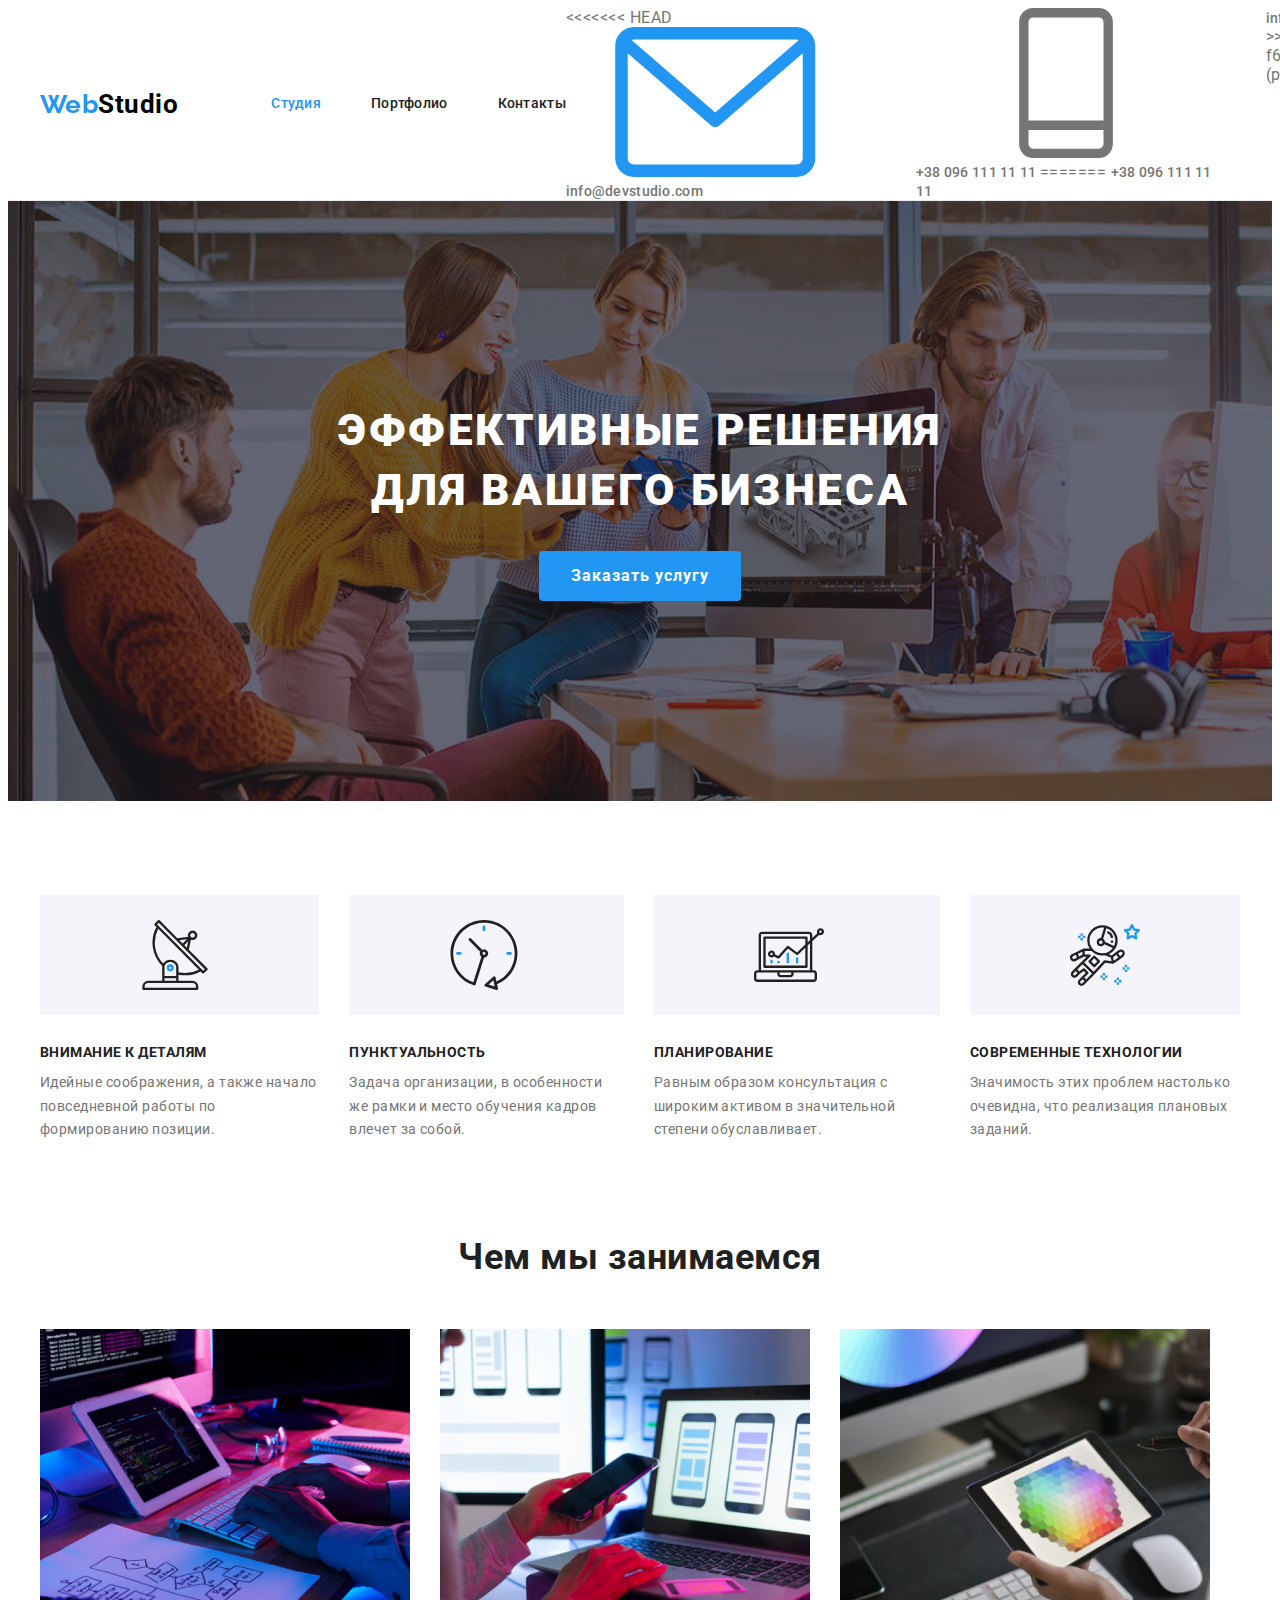
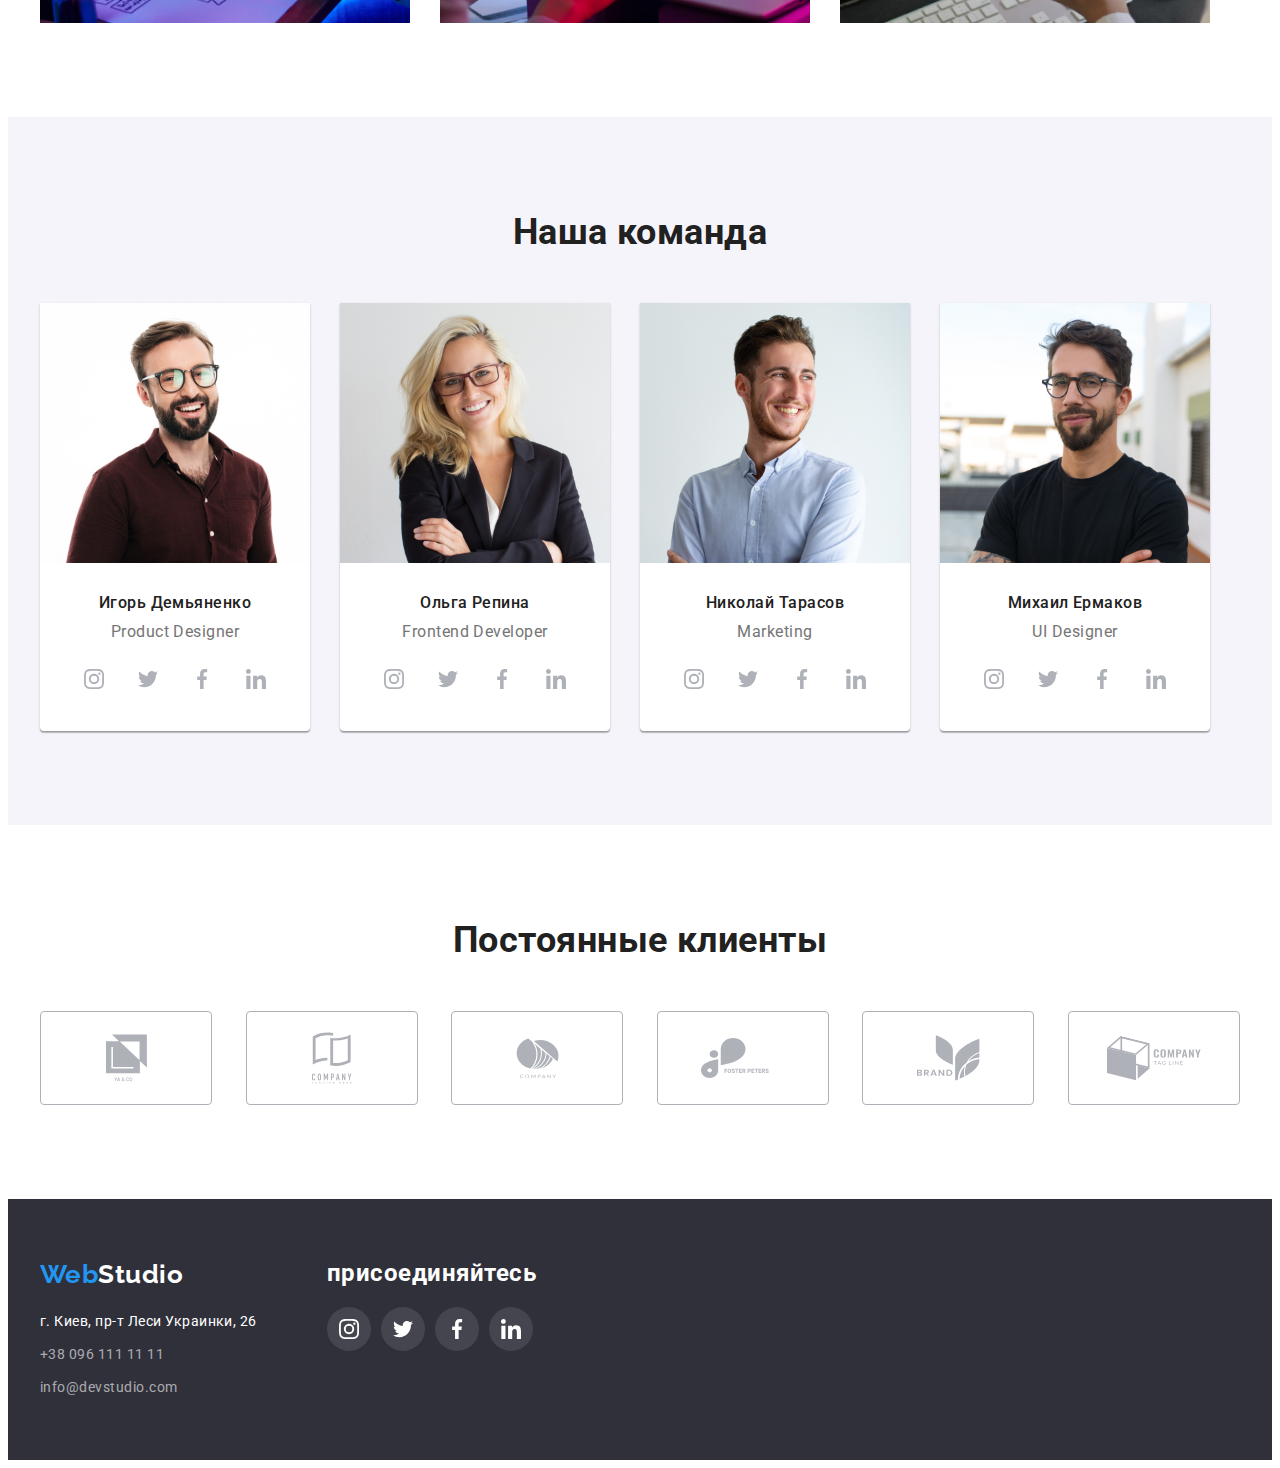
==== index.html @ 820db0f3 "1" ====
<!DOCTYPE html>
<html lang="ru">
  <head>
    <meta charset="UTF-8" />
    <meta name="viewport" content="width=device-width, initial-scale=1.0" />
    <title>Document</title>
    <link rel="preconnect" href="https://fonts.googleapis.com" />
    <link rel="preconnect" href="https://fonts.gstatic.com" crossorigin />
    <link
      href="https://fonts.googleapis.com/css2?family=Raleway:wght@700&family=Roboto:wght@400;500;700;900&display=swap"
      rel="stylesheet"
    />
    <link
      rel="stylesheet"
      href="https://cdnjs.cloudflare.com/ajax/libs/modern-normalize/1.1.0/modern-normalize.min.css"
      integrity="sha512-wpPYUAdjBVSE4KJnH1VR1HeZfpl1ub8YT/NKx4PuQ5NmX2tKuGu6U/JRp5y+Y8XG2tV+wKQpNHVUX03MfMFn9Q=="
      crossorigin="anonymous"
      referrerpolicy="no-referrer"
    />
    <link rel="stylesheet" href="./css/styles.css" />
  </head>

  <body>
    <header class="head">
      <div class="container header">
        <a href="./index.html" class="logo-header"> <span>Web</span>Studio</a>
        <nav>
          <ul class="nav">
            <li class="nav-list">
              <a href="./index.html" class="nav-link current">Студия</a>
            </li>
            <li class="nav-list">
              <a href="./portfolio.html" class="nav-link">Портфолио</a>
            </li>
            <li class="nav-list"><a href="" class="nav-link">Контакты</a></li>
          </ul>
        </nav>
        <ul class="contacts">
          <li class="nav-list">
<<<<<<< HEAD
            <a class="icon-contacts" href="mailto:info@devstudio.com"
              ><svg class="icon-adress icon-tel">
                <use href="./images/icons.svg#icon-envelope-hover"></use>
              </svg>
              info@devstudio.com
            </a>
          </li>
          <li class="nav-list">
            <a class="icon-contacts" href="tel:+380961111111">
              <svg class="icon-adress icon-mail">
                <use href="./images/icons.svg#icon-Vector"></use>
              </svg>
              +38 096 111 11 11
            </a>
=======
            <a href="tel:+380961111111">+38 096 111 11 11</a>
          </li>
          <li class="nav-list">
            <a href="mailto:info@devstudio.com">info@devstudio.com</a>
>>>>>>> parent of f686915 (portfolio)
          </li>
        </ul>
      </div>
    </header>
    <main>
      <section class="hero">
        <h1 class="hero-title">Эффективные решения для вашего бизнеса</h1>
        <button type="button" class="btn">Заказать услугу</button>
      </section>
      <!--особености-->
      <section class="section tagline">
        <div class="container">
          <h2 class="section-desc visually-hidden">Особенности</h2>
          <ul class="features">
            <li class="features-list">
              <div class="features-icon">
                <svg class="icon">
                  <use href="./images/icons.svg#icon-antenna-1"></use>
                </svg>
              </div>
              <h3 class="title-texst">Внимание к деталям</h3>
              <p class="tagline">
                Идейные соображения, а также начало повседневной работы по
                формированию позиции.
              </p>
            </li>
            <li class="features-list">
              <div class="features-icon">
                <svg class="icon">
                  <use href="./images/icons.svg#icon-clock-1"></use>
                </svg>
              </div>
              <h3 class="title-texst">Пунктуальность</h3>
              <p class="tagline">
                Задача организации, в особенности же рамки и место обучения
                кадров влечет за собой.
              </p>
            </li>
            <li class="features-list">
              <div class="features-icon">
                <svg class="icon">
                  <use href="./images/icons.svg#icon-diagram-1"></use>
                </svg>
              </div>
              <h3 class="title-texst">Планирование</h3>
              <p class="tagline">
                Равным образом консультация с широким активом в значительной
                степени обуславливает.
              </p>
            </li>
            <li class="features-list">
              <div class="features-icon">
                <svg class="icon">
                  <use href="./images/icons.svg#icon-astronaut-1"></use>
                </svg>
              </div>
              <h3 class="title-texst">Современные технологии</h3>
              <p class="tagline">
                Значимость этих проблем настолько очевидна, что реализация
                плановых заданий.
              </p>
            </li>
          </ul>
        </div>
      </section>
      <!--чем ми занимаемся-->
      <section class="section">
        <div class="container">
          <h2 class="section-desc">Чем мы занимаемся</h2>
          <ul class="features">
            <li class="pic">
              <img
                src="./images/1.jpg"
                alt="разработка десктопных приложений"
                width="370"
                height="294"
              />
            </li>
            <li class="pic">
              <img
                src="./images/2.jpg"
                alt="разработка мобильных приложений"
                width="370"
                height="294"
              />
            </li>
            <li class="pic">
              <img
                src="./images/3.jpg"
                alt="разработка дизайнерский решений"
                width="370"
                height="294"
              />
            </li>
          </ul>
        </div>
      </section>
      <!--наша команда-->
      <section class="section caption">
        <div class="container">
          <h2 class="section-desc">Наша команда</h2>
          <ul class="meta">
            <li class="img">
              <img
                src="./images/igor.jpg"
                alt="Игорь Демьяненко"
                width="270"
                height="260"
              />
              <div class="meta-texst">
                <h3 class="title">Игорь Демьяненко</h3>
                <p class="lead">Product Designer</p>
                <ul class="meta-icon">
                  <li class="icon-list">
                    <a class="icon-link" href="">
                      <svg class="icon-social-networks">
                        <use href="./images/icons.svg#icon-instagram-2"></use>
                      </svg>
                    </a>
                  </li>
                  <li class="icon-list">
                    <a class="icon-link" href="">
                      <svg class="icon-social-networks">
                        <use href="./images/icons.svg#icon-twitter-1"></use>
                      </svg>
                    </a>
                  </li>
                  <li class="icon-list">
                    <a href="" class="icon-link">
                      <svg class="icon-social-networks">
                        <use href="./images/icons.svg#icon-facebook-1"></use>
                      </svg>
                    </a>
                  </li>
                  <li class="icon-list">
                    <a href="" class="icon-link">
                      <svg class="icon-social-networks">
                        <use href="./images/icons.svg#icon-linkedin-1"></use>
                      </svg>
                    </a>
                  </li>
                </ul>
              </div>
            </li>
            <li class="img">
              <img
                src="./images/olga.jpg"
                alt="Ольга Репина"
                width="270"
                height="260"
              />
              <div class="meta-texst">
                <h3 class="title">Ольга Репина</h3>
                <p class="lead">Frontend Developer</p>
                <ul class="meta-icon">
                  <li class="icon-list">
                    <a href="" class="icon-link">
                      <svg class="icon-social-networks">
                        <use href="./images/icons.svg#icon-instagram-2"></use>
                      </svg>
                    </a>
                  </li>
                  <li class="icon-list">
                    <a href="" class="icon-link">
                      <svg class="icon-social-networks">
                        <use href="./images/icons.svg#icon-twitter-1"></use>
                      </svg>
                    </a>
                  </li>
                  <li class="icon-list">
                    <a href="" class="icon-link">
                      <svg class="icon-social-networks">
                        <use href="./images/icons.svg#icon-facebook-1"></use>
                      </svg>
                    </a>
                  </li>
                  <li class="icon-list">
                    <a href="" class="icon-link">
                      <svg class="icon-social-networks">
                        <use href="./images/icons.svg#icon-linkedin-1"></use>
                      </svg>
                    </a>
                  </li>
                </ul>
              </div>
            </li>
            <li class="img">
              <img
                src="./images/nikolay.jpg"
                alt="Николай Тарасов"
                width="270"
                height="260"
              />
              <div class="meta-texst">
                <h3 class="title">Николай Тарасов</h3>
                <p class="lead">Marketing</p>
                <ul class="meta-icon">
                  <li class="icon-list">
                    <a href="" class="icon-link">
                      <svg class="icon-social-networks">
                        <use href="./images/icons.svg#icon-instagram-2"></use>
                      </svg>
                    </a>
                  </li>
                  <li class="icon-list">
                    <a href="" class="icon-link">
                      <svg class="icon-social-networks">
                        <use href="./images/icons.svg#icon-twitter-1"></use>
                      </svg>
                    </a>
                  </li>
                  <li class="icon-list">
                    <a href="" class="icon-link">
                      <svg class="icon-social-networks">
                        <use href="./images/icons.svg#icon-facebook-1"></use>
                      </svg>
                    </a>
                  </li>
                  <li class="icon-list">
                    <a href="" class="icon-link">
                      <svg class="icon-social-networks">
                        <use href="./images/icons.svg#icon-linkedin-1"></use>
                      </svg>
                    </a>
                  </li>
                </ul>
              </div>
            </li>
            <li class="img">
              <img
                src="./images/mihail.jpg"
                alt="Михаил Ермаков"
                width="270"
                height="260"
              />
              <div class="meta-texst">
                <h3 class="title">Михаил Ермаков</h3>
                <p class="lead">UI Designer</p>
                <ul class="meta-icon">
                  <li class="icon-list">
                    <a href="" class="icon-link">
                      <svg class="icon-social-networks">
                        <use href="./images/icons.svg#icon-instagram-2"></use>
                      </svg>
                    </a>
                  </li>
                  <li class="icon-list">
                    <a href="" class="icon-link">
                      <svg class="icon-social-networks">
                        <use href="./images/icons.svg#icon-twitter-1"></use>
                      </svg>
                    </a>
                  </li>
                  <li class="icon-list">
                    <a href="" class="icon-link">
                      <svg class="icon-social-networks">
                        <use href="./images/icons.svg#icon-facebook-1"></use>
                      </svg>
                    </a>
                  </li>
                  <li class="icon-list">
                    <a href="" class="icon-link">
                      <svg class="icon-social-networks">
                        <use href="./images/icons.svg#icon-linkedin-1"></use>
                      </svg>
                    </a>
                  </li>
                </ul>
              </div>
            </li>
          </ul>
        </div>
      </section>
      <section class="section customers">
        <div class="container">
          <h2 class="section-desc">Постоянные клиенты</h2>
          <ul class="customers-list">
            <li class="customers-link">
              <a href="" class="customers-li">
                <svg class="customers-icon" width="41px" heidth="47px">
                  <use href="./images/icons.svg#icon-group"></use>
                </svg>
              </a>
            </li>
            <li class="customers-link">
              <a href="" class="customers-li">
                <svg class="customers-icon" width="40px" heidth="52px">
                  <use href="./images/icons.svg#icon-taglinehere"></use>
                </svg>
              </a>
            </li>
            <li class="customers-link">
              <a href="" class="customers-li">
                <svg class="customers-icon" width="43" heidth="41">
                  <use href="./images/icons.svg#icon-company"></use>
                </svg>
              </a>
            </li>
            <li class="customers-link">
              <a href="" class="customers-li">
                <svg class="customers-icon" width="84" heidth="41">
                  <use href="./images/icons.svg#icon-fosters"></use>
                </svg>
              </a>
            </li>
            <li class="customers-link">
              <a href="" class="customers-li">
                <svg class="customers-icon" width="63" heidth="45">
                  <use href="./images/icons.svg#icon-brand"></use>
                </svg>
              </a>
            </li>
            <li class="customers-link">
              <a href="" class="customers-li">
                <svg class="customers-icon" width="94" heidth="44">
                  <use href="./images/icons.svg#icon-tagline"></use>
                </svg>
              </a>
            </li>
          </ul>
        </div>
      </section>
    </main>
    <footer class="footer">
      <div class="container footer-tags">
        <div class="footer-contact">
          <a href="./index.html" class="logo"> <span>Web</span>Studio</a>
          <address>
            <ul>
              <li class="footer-texst">
                <a href="" class="footer-link"
                  >г. Киев, пр-т Леси Украинки, 26</a
                >
              </li>
              <li class="footer-texst">
                <a href="tel:+380961111111" class="footer-title"
                  >+38 096 111 11 11</a
                >
              </li>
              <li class="footer-texst">
                <a href="mailto:info@devstudio.com" class="footer-title"
                  >info@devstudio.com</a
                >
              </li>
            </ul>
          </address>
        </div>
        <div class="footer-networks">
          <h2 class="title-texst footer-entry">присоединяйтесь</h2>
          <ul class="footer-list">
            <li class="footer-list">
              <a href="" class="footer-item">
                <svg class="foooter-icon">
                  <use href="./images/icons.svg#icon-instagram-2"></use>
                </svg>
              </a>
            </li>
            <li class="footer-list">
              <a href="" class="footer-item">
                <svg class="foooter-icon">
                  <use href="./images/icons.svg#icon-twitter-1"></use>
                </svg>
              </a>
            </li>
            <li class="footer-list">
              <a href="" class="footer-item">
                <svg class="foooter-icon">
                  <use href="./images/icons.svg#icon-facebook-1"></use>
                </svg>
              </a>
            </li>
            <li class="footer-list">
              <a href="" class="footer-item">
                <svg class="foooter-icon">
                  <use href="./images/icons.svg#icon-linkedin-1"></use>
                </svg>
              </a>
            </li>
          </ul>
        </div>
      </div>
    </footer>
  </body>
</html>
---- css/styles.css ----
:root {
  --accent-color: #2196f3;
  --title-text-color: #757575;
  --primary-text-title: #212121;
  --logo-black: #000000;
  --footer-text-primary: #ffffff;
  --fotter-text-title: rgba(255, 255, 255, 0.6);
  --secondary-background: #2f303a;
  --primary-background: #ffffff;
  --background: #f5f4fa;
  --but: #188ce8;
  --icon: #afb1b8;
}
body {
  background-color: var(--primary-background);
  color: var(--title-text-color);
  font-family: Roboto, sans-serif;
  letter-spacing: 0.03em;
}
ul {
  list-style: none;
  padding: 0;
  margin: 0;
}

a {
  text-decoration: none;
}
h1,
h2,
h3,
h4,
h5,
p {
  margin-top: 0;
  margin-bottom: 0;
}
/*head*/

.logo {
  color: var(--footer-text-primary);
  font-family: Raleway, sans-serif;
  font-weight: 700;
  font-size: 26px;
  line-height: 1.19;
}

.logo > span {
  color: var(--accent-color);
  font-family: Raleway, sans-serif;
  font-weight: 700;
  font-size: 26px;
  line-height: 1.19;
}

.nav-link {
  color: var(--primary-text-title);
  font-weight: 500;
  font-size: 14px;
  line-height: 1.14;
  letter-spacing: 0.02em;

  padding-top: 32px;
  padding-bottom: 32px;
  display: block;
}
.nav-list {
  margin-right: 50px;
}

.nav-list:last-child {
  margin-right: 0;
}

.nav .current {
  color: var(--accent-color);
}
.nav {
  display: flex;
  margin-left: 93px;
}

.nav-link:hover,
.nav-link:focus {
  color: var(--accent-color);
}

.contacts {
  display: flex;
  margin-left: auto;
}
.header {
  display: flex;
  align-items: center;
}
.head {
  border-bottom: 1px solid #ececec;
}

.contacts a {
  color: var(--title-text-color);
  font-weight: 500;
  font-size: 14px;
  line-height: 1.14;
  letter-spacing: 0.02em;
}

.contacts a:hover,
.contacts a:focus {
  color: #2196f3;
}
.container {
  width: 1200px;
  padding-left: 15px;
  padding-right: 15px;
  margin-left: auto;
  margin-right: auto;
}
/*hero*/
.hero {
  text-align: center;
  padding-top: 200px;
  padding-bottom: 200px;
  background-image: linear-gradient(
      to right,
      rgba(47, 48, 58, 0.4),
      rgba(47, 48, 58, 0.4)
    ),
    url(../images/Img.jpg);
  max-width: 1600px;
  margin-left: auto;
  margin-right: auto;
}
.hero-title {
  color: var(--footer-text-primary);
  font-weight: 900;
  font-size: 44px;
  line-height: 1.36;
  text-align: center;
  letter-spacing: 0.06em;
  text-transform: uppercase;

  margin-bottom: 30px;
  flex-wrap: wrap;
  margin-left: auto;
  margin-right: auto;
  max-width: 700px;
}
/*section*/

.section-desc {
  color: var(--primary-text-title);
  font-weight: 700;
  font-size: 36px;
  line-height: 1.17;
  text-align: center;

  margin-bottom: 50px;
}

.section {
  padding-top: 94px;
  padding-bottom: 94px;
}
.tagline {
  padding-bottom: 0;
}

.portfolio {
  display: flex;
  flex-wrap: wrap;
  gap: 30px;
}

.features {
  display: flex;
}
.features .title {
  color: var(--primary-text-title);
  font-weight: 700;
  font-size: 18px;
  line-height: 2;
  letter-spacing: 0.06em;

  margin-bottom: 4px;
}
.features .title-texst {
  color: var(--primary-text-title);
  font-weight: 700;
  font-size: 14px;
  line-height: 1.14;
  text-transform: uppercase;
  margin-bottom: 10px;
}

.features .tagline {
  font-size: 14px;
  line-height: 1.71;
}

.features-list {
  margin-right: 30px;
}

.features-list:last-child {
  margin-right: 0;
}

.features-icon {
  background-color: #f5f4fa;
  max-height: 120px;
  margin-bottom: 30px;
}

.icon {
  width: 70px;
  height: 70px;
  margin: 25px 100px;
}

.icon-social-networks {
  width: 20px;
  height: 20px;
}

.icon-social-networks {
  fill: var(--icon);
  width: 20px;
  height: 20px;
}

.icon-link:hover .icon-social-networks,
.icon-link:focus .icon-social-networks {
  fill: var(--primary-background);
}

.icon-link {
  display: flex;
  justify-content: center;
  align-items: center;
  width: 44px;
  height: 44px;
  border-radius: 50%;
  background-color: inherit;
}
.icon-link:hover,
.icon-link:focus {
  background-color: var(--accent-color);
}

.meta {
  display: flex;
  text-align: center;
}
.meta .title {
  color: var(--primary-text-title);
  font-weight: 500;
  font-size: 16px;
  line-height: 1.19;
  margin-bottom: 10px;
}
.meta .lead {
  font-size: 16px;
  line-height: 1.19;
  margin-bottom: 16px;
}

.meta-texst {
  padding-top: 30px;
  padding-bottom: 30px;
}

.meta-icon {
  display: flex;
  padding: 0 32px 0 32px;
  justify-content: space-between;
}

.link {
  color: var(--title-text-color);
  font-size: 16px;
  line-height: 1.9;
}

.customers {
  background-color: var(--primary-background);
}

.customers-list {
  display: flex;
  align-items: center;
  justify-content: space-between;
}

.customers-li {
  display: flex;
  justify-content: center;
  border: 1px solid #afb1b8;
  border-radius: 4px;
  width: 170px;
  height: 92px;
}

.customers-icon {
  fill: var(--icon);
}

.customers-li:hover .customers-icon,
.customers-li:focus .customers-icon {
  fill: var(--accent-color);
}

.customers-li:hover,
.customers-li:focus {
  border: 1px solid var(--accent-color);
}
.img {
  margin-right: 30px;
  background-color: var(--primary-background);
  border-radius: 0px 0px 4px 4px;
  box-shadow: 0px 1px 3px rgba(0, 0, 0, 0.12), 0px 1px 1px rgba(0, 0, 0, 0.14),
    0px 2px 1px rgba(0, 0, 0, 0.2);
}

img {
  display: block;
}
.pic {
  margin-right: 30px;
}

.pic:last-child {
  margin-right: 0;
}

.img:last-child {
  margin-right: 0;
}
.image {
  border-bottom: 1px solid #eeeeee;
  border-left: 1px solid #eeeeee;
  border-right: 1px solid #eeeeee;
  padding: 20px 24px;
}

/*footer*/
.footer-link {
  color: var(--footer-text-primary);
  font-size: 14px;
  line-height: 1.71;
  font-style: normal;

  display: block;
}
.footer-title {
  color: var(--fotter-text-title);
  font-size: 14px;
  line-height: 1.71;
  font-style: normal;

  display: block;
}
.footer-texst {
  margin-top: 9px;
}

.footer-texst:first-child {
  margin-top: 20px;
}

.footer-title:hover,
.footer-link:hover,
.footer-link:focus,
.footer-title:focus {
  color: var(--accent-color);
}

.footer {
  background-color: var(--secondary-background);
  padding-bottom: 60px;
  padding-top: 60px;
  display: block;
}

.footer-tags {
  display: flex;
}

.footer-entry {
  color: var(--footer-text-primary);
  margin-bottom: 20px;
}

.footer-contact {
  margin-right: 70px;
}

.foooter-icon {
  fill: var(--footer-text-primary);
  width: 20px;
  height: 20px;
}

.footer-item {
  display: flex;
  justify-content: center;
  align-items: center;
  width: 44px;
  height: 44px;
  border-radius: 50%;
  background-color: rgba(255, 255, 255, 0.1);
}
.footer-item:hover,
.footer-item:focus {
  background-color: var(--accent-color);
}
.footer-list:not(:last-child) {
  margin-right: 10px;
}
.footer-list {
  display: flex;
}

.logo-header {
  color: var(--logo-black);
  font-weight: 700;
  font-size: 26px;
  line-height: 1.19;
}
.logo-header > span {
  color: var(--accent-color);
  font-family: Raleway, sans-serif;
  font-weight: 700;
  font-size: 26px;
  line-height: 1.19;
}
/*button*/
.button {
  color: var(--primary-text-title);
  background-color: var(--background);
  font-weight: 500;
  font-size: 16px;
  line-height: 1.6;
  text-align: center;
  cursor: pointer;
  font-family: Roboto, sans-serif;
  border: none;
  border-width: 0;

  border-radius: 4px;
  padding: 6px 22px;
  display: inline-block;
}
.button:hover,
.button:focus {
  background-color: var(--accent-color);
  color: var(--footer-text-primary);
  box-shadow: 0px 3px 1px rgba(0, 0, 0, 0.1), 0px 1px 2px rgba(0, 0, 0, 0.08),
    0px 2px 2px rgba(0, 0, 0, 0.12);
}
.btn {
  background-color: var(--accent-color);
  color: var(--footer-text-primary);
  font-weight: 700;
  font-size: 16px;
  line-height: 1.875;
  font-family: Roboto, sans-serif;
  align-items: center;
  text-align: center;
  letter-spacing: 0.06em;
  cursor: pointer;

  border-radius: 4px;
  padding: 10px 32px;
  border-width: 0;
  min-width: 200px;
  display: inline-block;
}
.btn:hover,
.btn:focus {
  background-color: var(--but);
}

.nav-btn {
  display: flex;
  justify-content: center;
  margin-bottom: 50px;
}

.link-btn {
  margin-right: 8px;
}

.link-btn:last-child {
  margin-right: 0;
}

.caption {
  background-color: var(--background);
}
.visually-hidden {
  position: absolute;
  width: 1px;
  height: 1px;
  margin: -1px;
  border: 0;
  padding: 0;

  white-space: nowrap;
  clip-path: inset(100%);
  clip: rect(0 0 0 0);
  overflow: hidden;
}
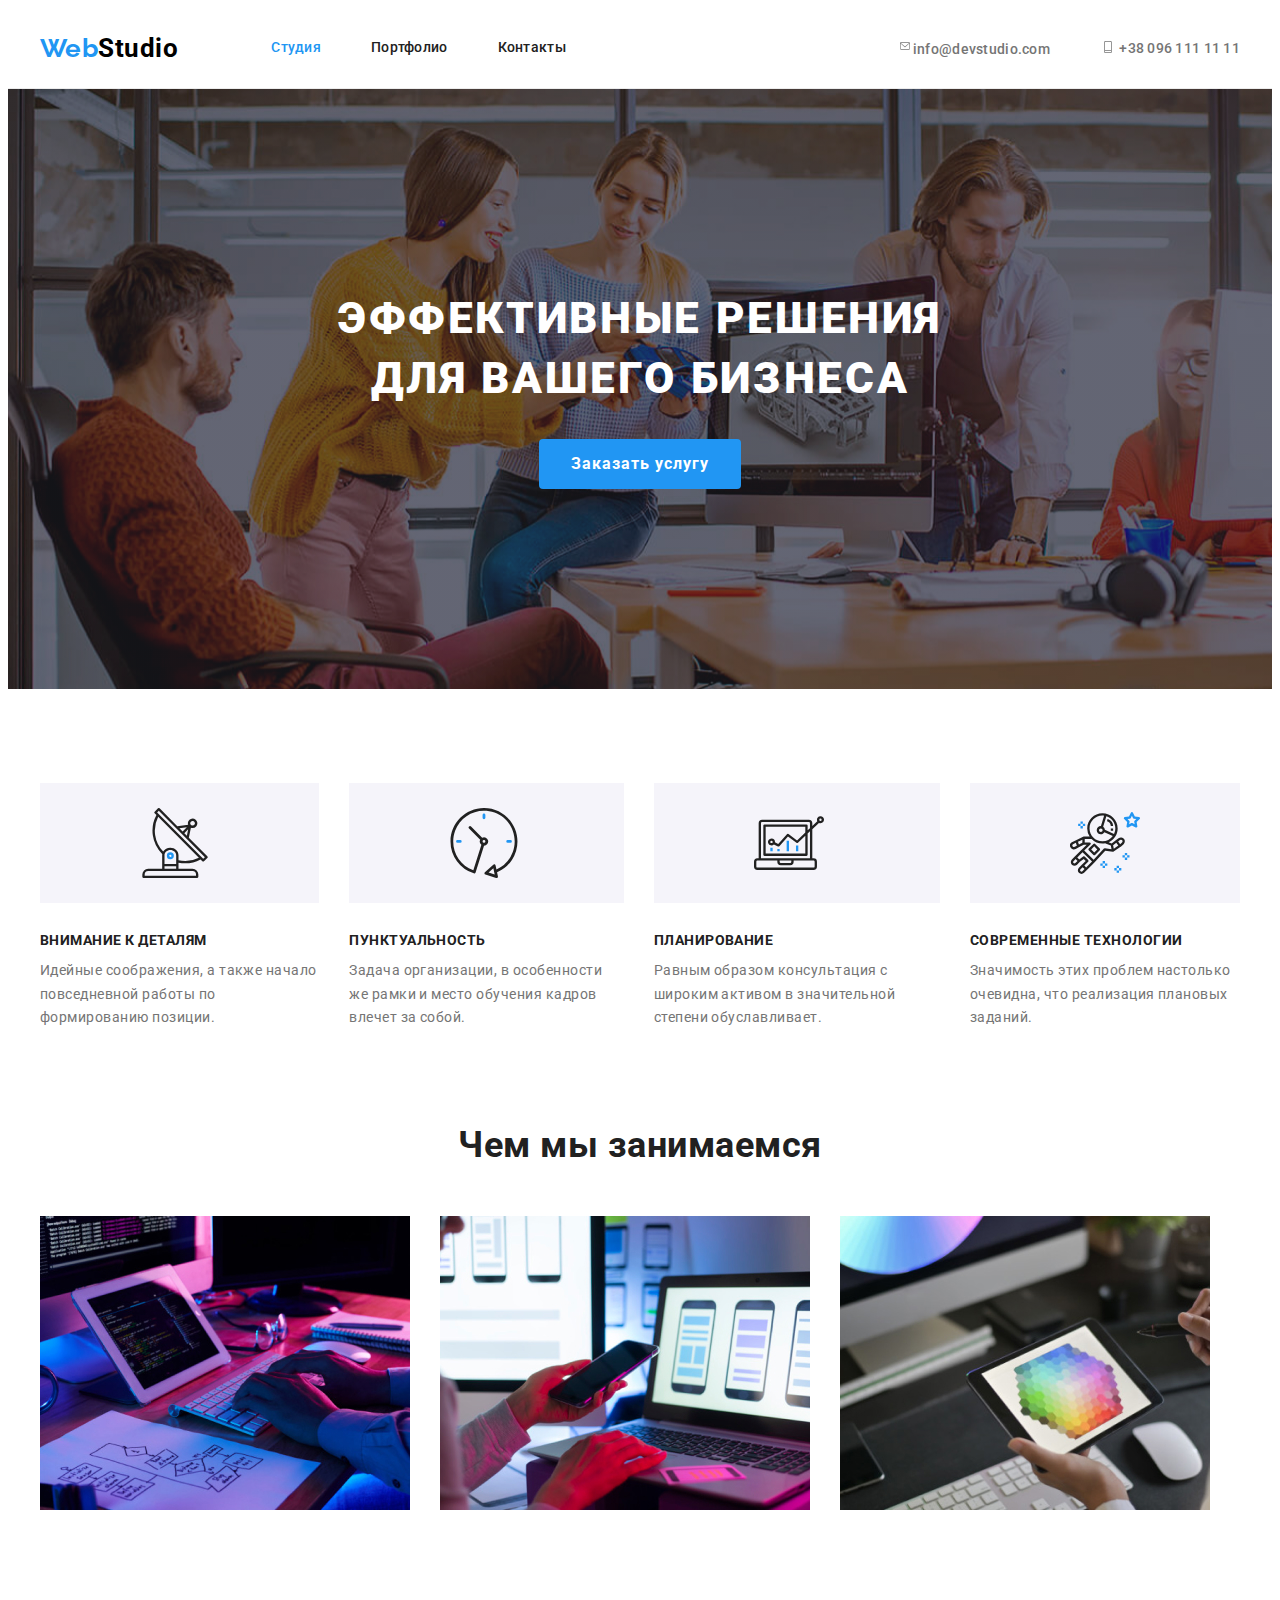
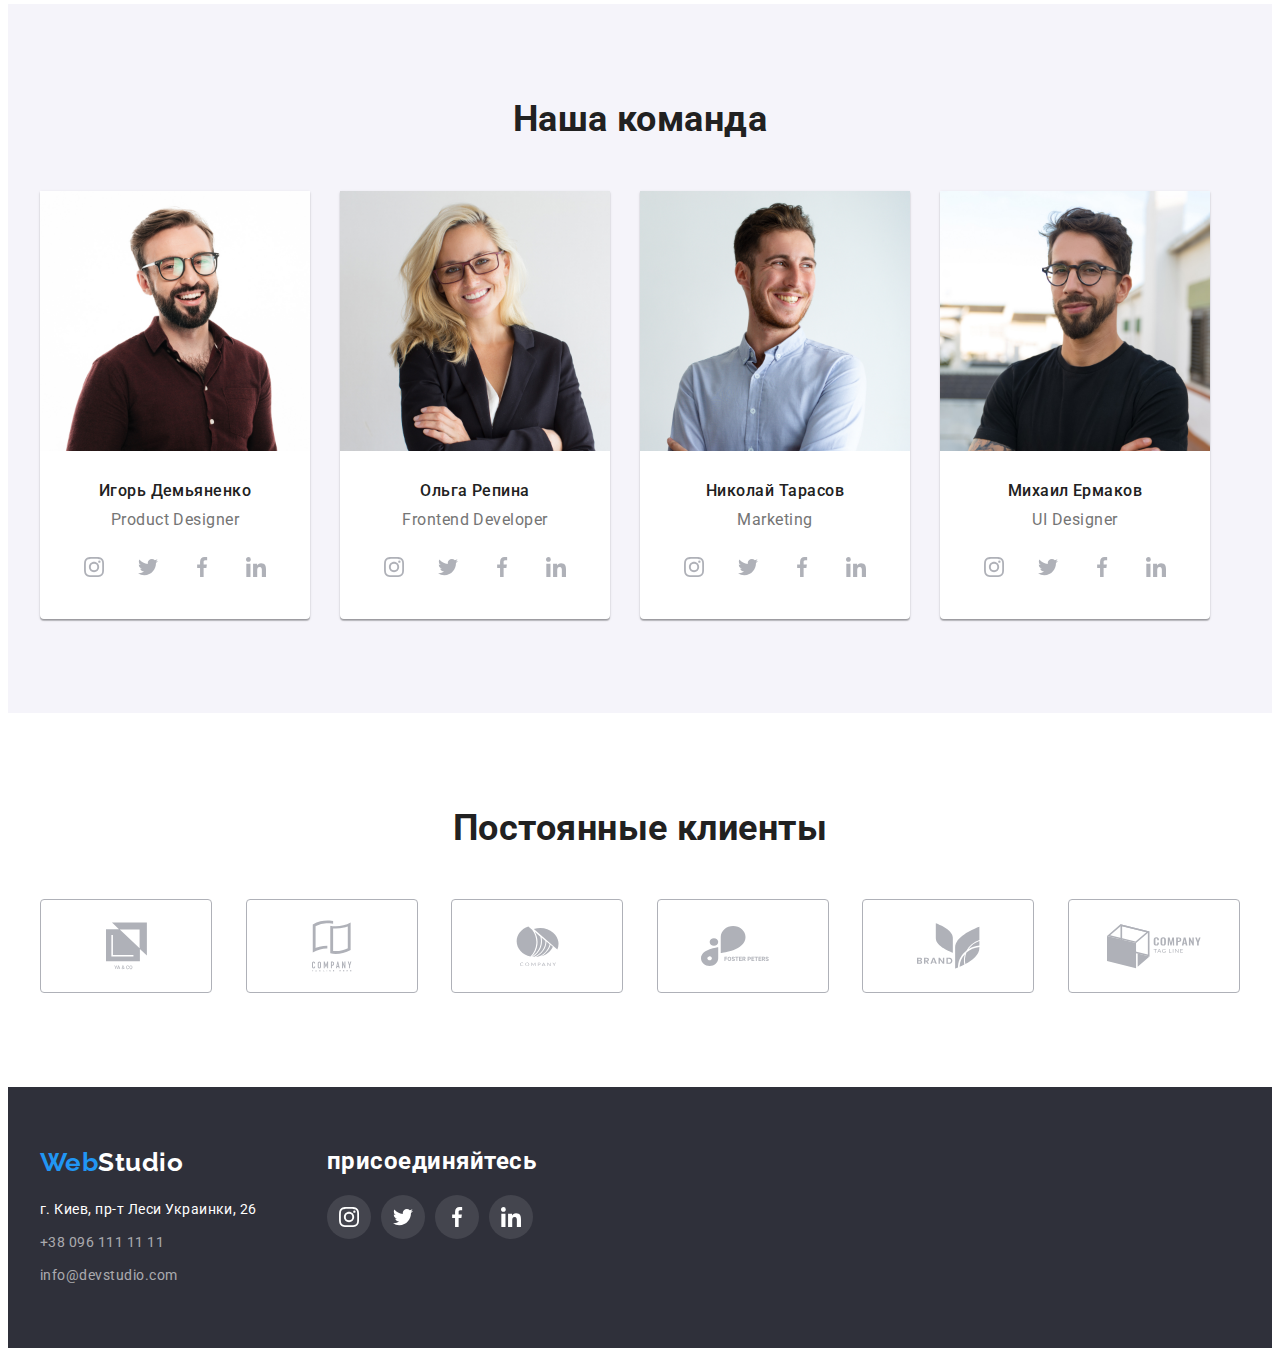
==== commit 0ac55ae6: "3" ====
--- a/index.html
+++ b/index.html
@@ -37,7 +37,6 @@
         </nav>
         <ul class="contacts">
           <li class="nav-list">
-<<<<<<< HEAD
             <a class="icon-contacts" href="mailto:info@devstudio.com"
               ><svg class="icon-adress icon-tel">
                 <use href="./images/icons.svg#icon-envelope-hover"></use>
@@ -52,12 +51,6 @@
               </svg>
               +38 096 111 11 11
             </a>
-=======
-            <a href="tel:+380961111111">+38 096 111 11 11</a>
-          </li>
-          <li class="nav-list">
-            <a href="mailto:info@devstudio.com">info@devstudio.com</a>
->>>>>>> parent of f686915 (portfolio)
           </li>
         </ul>
       </div>
--- a/css/styles.css
+++ b/css/styles.css
@@ -108,6 +108,22 @@
 .contacts a:hover,
 .contacts a:focus {
   color: #2196f3;
+}
+
+.icon-contacts:hover .icon-adress,
+.icon-contacts:focus .icon-adress {
+  color: var(--accent-color);
+}
+
+.icon-mail {
+  width: 16px;
+  height: 12px;
+  fill: var(--title-text-color);
+}
+.icon-tel {
+  width: 10px;
+  height: 16px;
+  fill: var(--title-text-color);
 }
 .container {
   width: 1200px;
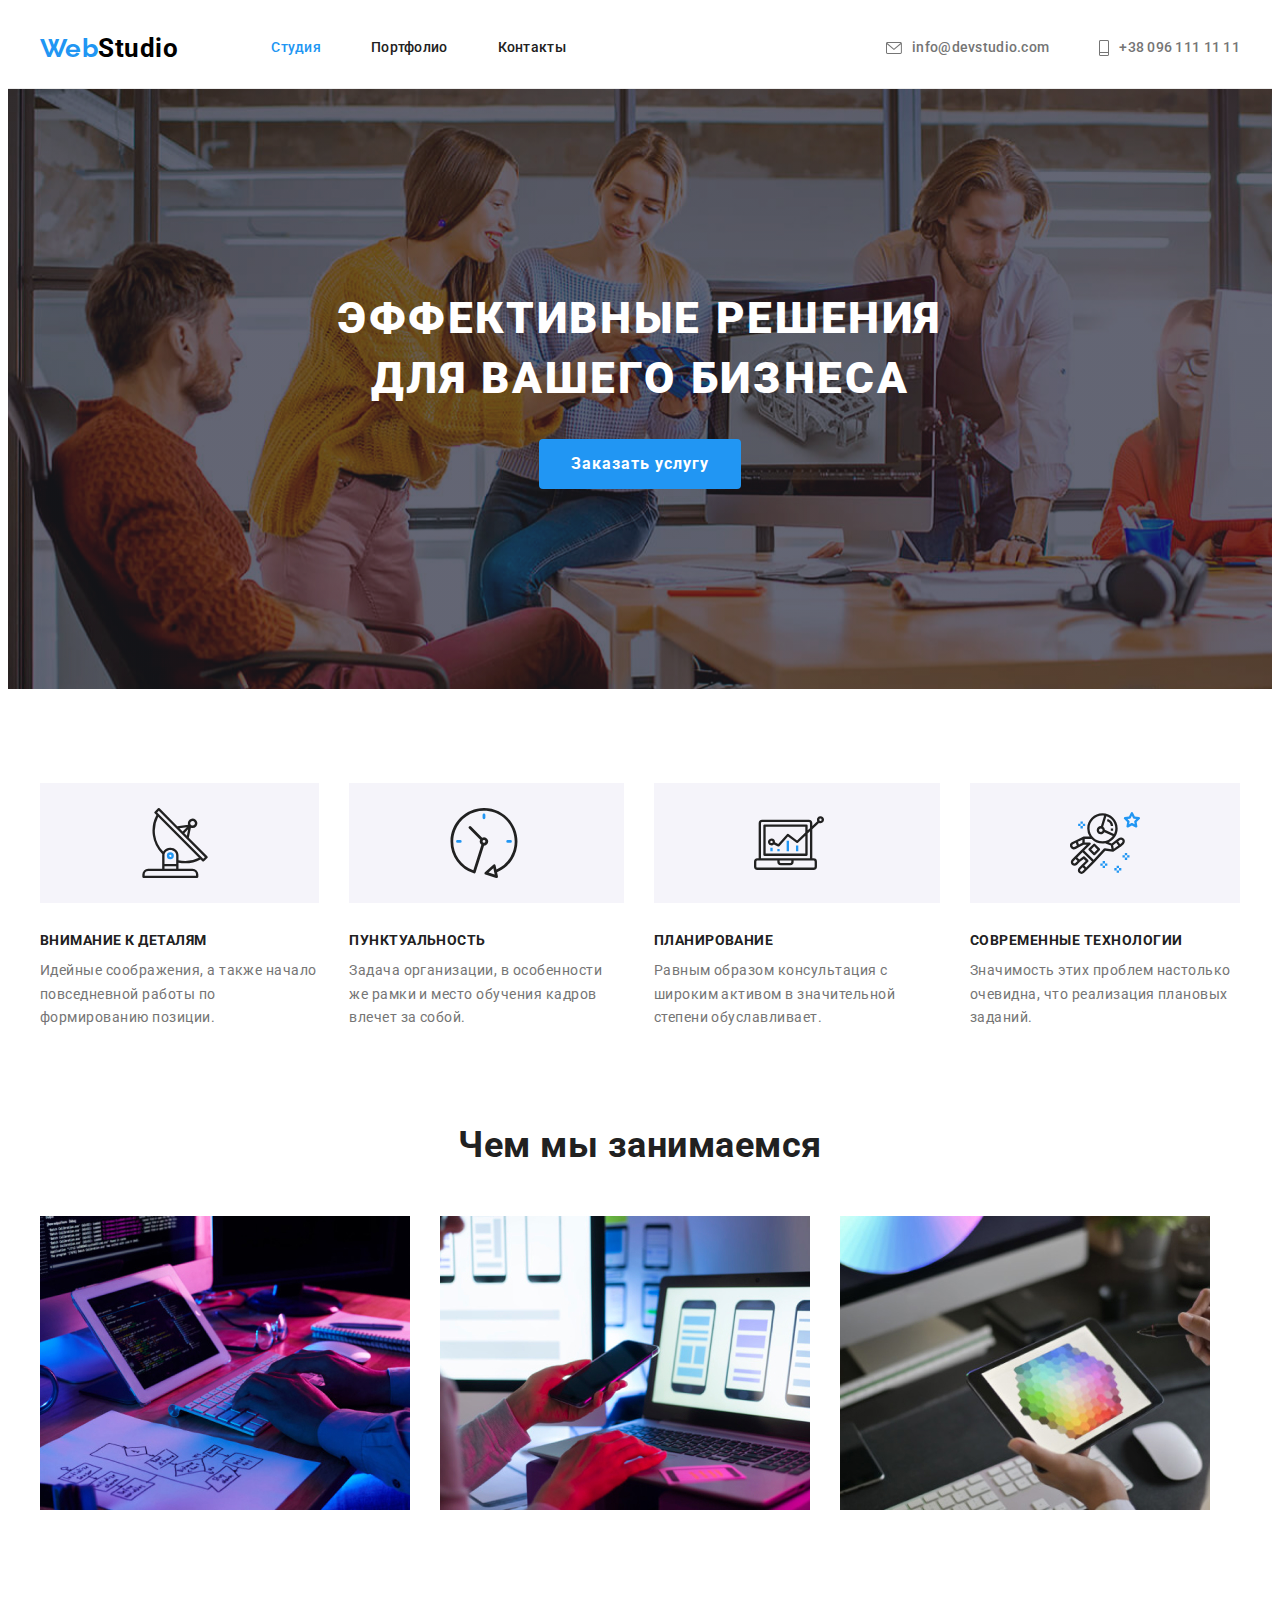
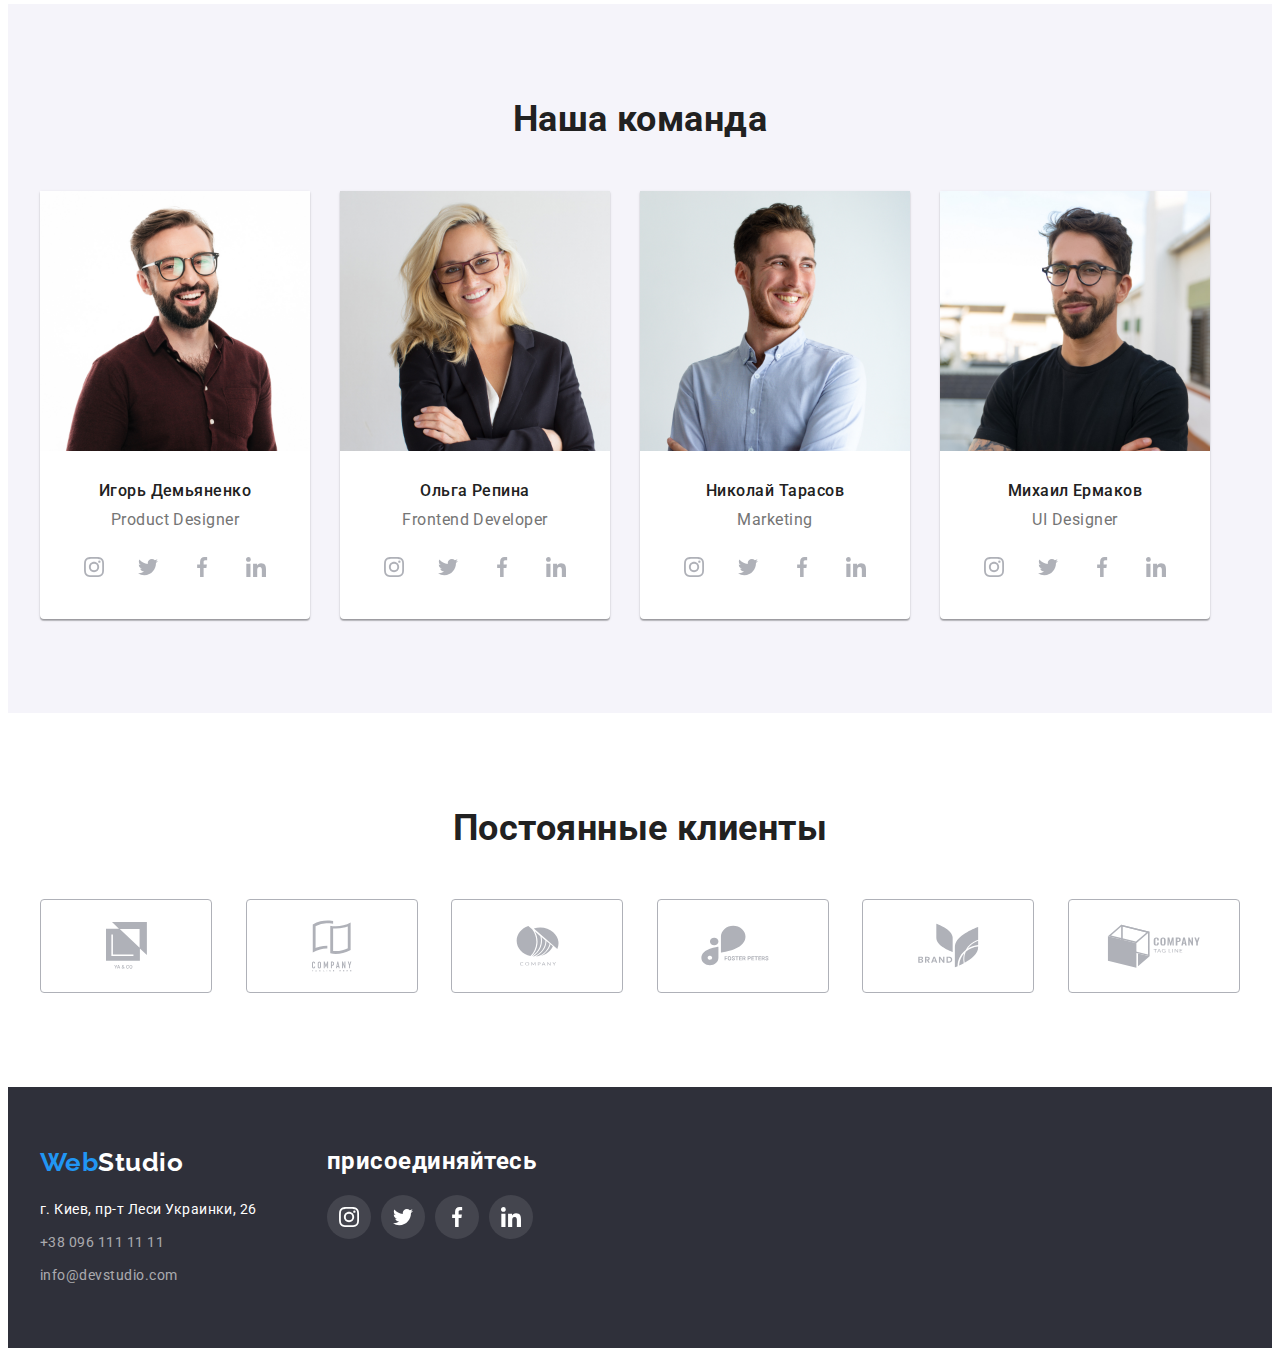
==== commit 795c1b8c: "зміни" ====
--- a/index.html
+++ b/index.html
@@ -38,7 +38,7 @@
         <ul class="contacts">
           <li class="nav-list">
             <a class="icon-contacts" href="mailto:info@devstudio.com"
-              ><svg class="icon-adress icon-tel">
+              ><svg class="icon-adress" width="16" height="12">
                 <use href="./images/icons.svg#icon-envelope-hover"></use>
               </svg>
               info@devstudio.com
@@ -46,7 +46,7 @@
           </li>
           <li class="nav-list">
             <a class="icon-contacts" href="tel:+380961111111">
-              <svg class="icon-adress icon-mail">
+              <svg class="icon-adress" width="10" height="16">
                 <use href="./images/icons.svg#icon-Vector"></use>
               </svg>
               +38 096 111 11 11
@@ -330,42 +330,42 @@
           <ul class="customers-list">
             <li class="customers-link">
               <a href="" class="customers-li">
-                <svg class="customers-icon" width="41px" heidth="47px">
+                <svg class="customers-icon" width="41px" height="47px">
                   <use href="./images/icons.svg#icon-group"></use>
                 </svg>
               </a>
             </li>
             <li class="customers-link">
               <a href="" class="customers-li">
-                <svg class="customers-icon" width="40px" heidth="52px">
+                <svg class="customers-icon" width="40px" height="52px">
                   <use href="./images/icons.svg#icon-taglinehere"></use>
                 </svg>
               </a>
             </li>
             <li class="customers-link">
               <a href="" class="customers-li">
-                <svg class="customers-icon" width="43" heidth="41">
+                <svg class="customers-icon" width="43" height="41">
                   <use href="./images/icons.svg#icon-company"></use>
                 </svg>
               </a>
             </li>
             <li class="customers-link">
               <a href="" class="customers-li">
-                <svg class="customers-icon" width="84" heidth="41">
+                <svg class="customers-icon" width="84" height="41">
                   <use href="./images/icons.svg#icon-fosters"></use>
                 </svg>
               </a>
             </li>
             <li class="customers-link">
               <a href="" class="customers-li">
-                <svg class="customers-icon" width="63" heidth="45">
+                <svg class="customers-icon" width="63" height="45">
                   <use href="./images/icons.svg#icon-brand"></use>
                 </svg>
               </a>
             </li>
             <li class="customers-link">
               <a href="" class="customers-li">
-                <svg class="customers-icon" width="94" heidth="44">
+                <svg class="customers-icon" width="94" height="44">
                   <use href="./images/icons.svg#icon-tagline"></use>
                 </svg>
               </a>
--- a/css/styles.css
+++ b/css/styles.css
@@ -103,27 +103,25 @@
   font-size: 14px;
   line-height: 1.14;
   letter-spacing: 0.02em;
-}
-
-.contacts a:hover,
-.contacts a:focus {
-  color: #2196f3;
+  display: flex;
+  align-items: center;
 }
 
 .icon-contacts:hover .icon-adress,
 .icon-contacts:focus .icon-adress {
+  fill: var(--accent-color);
+}
+
+.icon-contacts:hover,
+.icon-contacts:focus {
   color: var(--accent-color);
 }
 
-.icon-mail {
-  width: 16px;
-  height: 12px;
+.icon-adress {
   fill: var(--title-text-color);
-}
-.icon-tel {
-  width: 10px;
-  height: 16px;
-  fill: var(--title-text-color);
+  justify-content: center;
+  align-items: center;
+  margin-right: 10px;
 }
 .container {
   width: 1200px;
@@ -311,6 +309,7 @@
 .customers-li {
   display: flex;
   justify-content: center;
+  align-items: center;
   border: 1px solid #afb1b8;
   border-radius: 4px;
   width: 170px;
@@ -330,6 +329,12 @@
 .customers-li:focus {
   border: 1px solid var(--accent-color);
 }
+.features-item:hover,
+.features-item:focus {
+  box-shadow: 0px 1px 1px rgba(0, 0, 0, 0.12), 0px 4px 4px rgba(0, 0, 0, 0.06),
+    1px 4px 6px rgba(0, 0, 0, 0.16);
+}
+
 .img {
   margin-right: 30px;
   background-color: var(--primary-background);
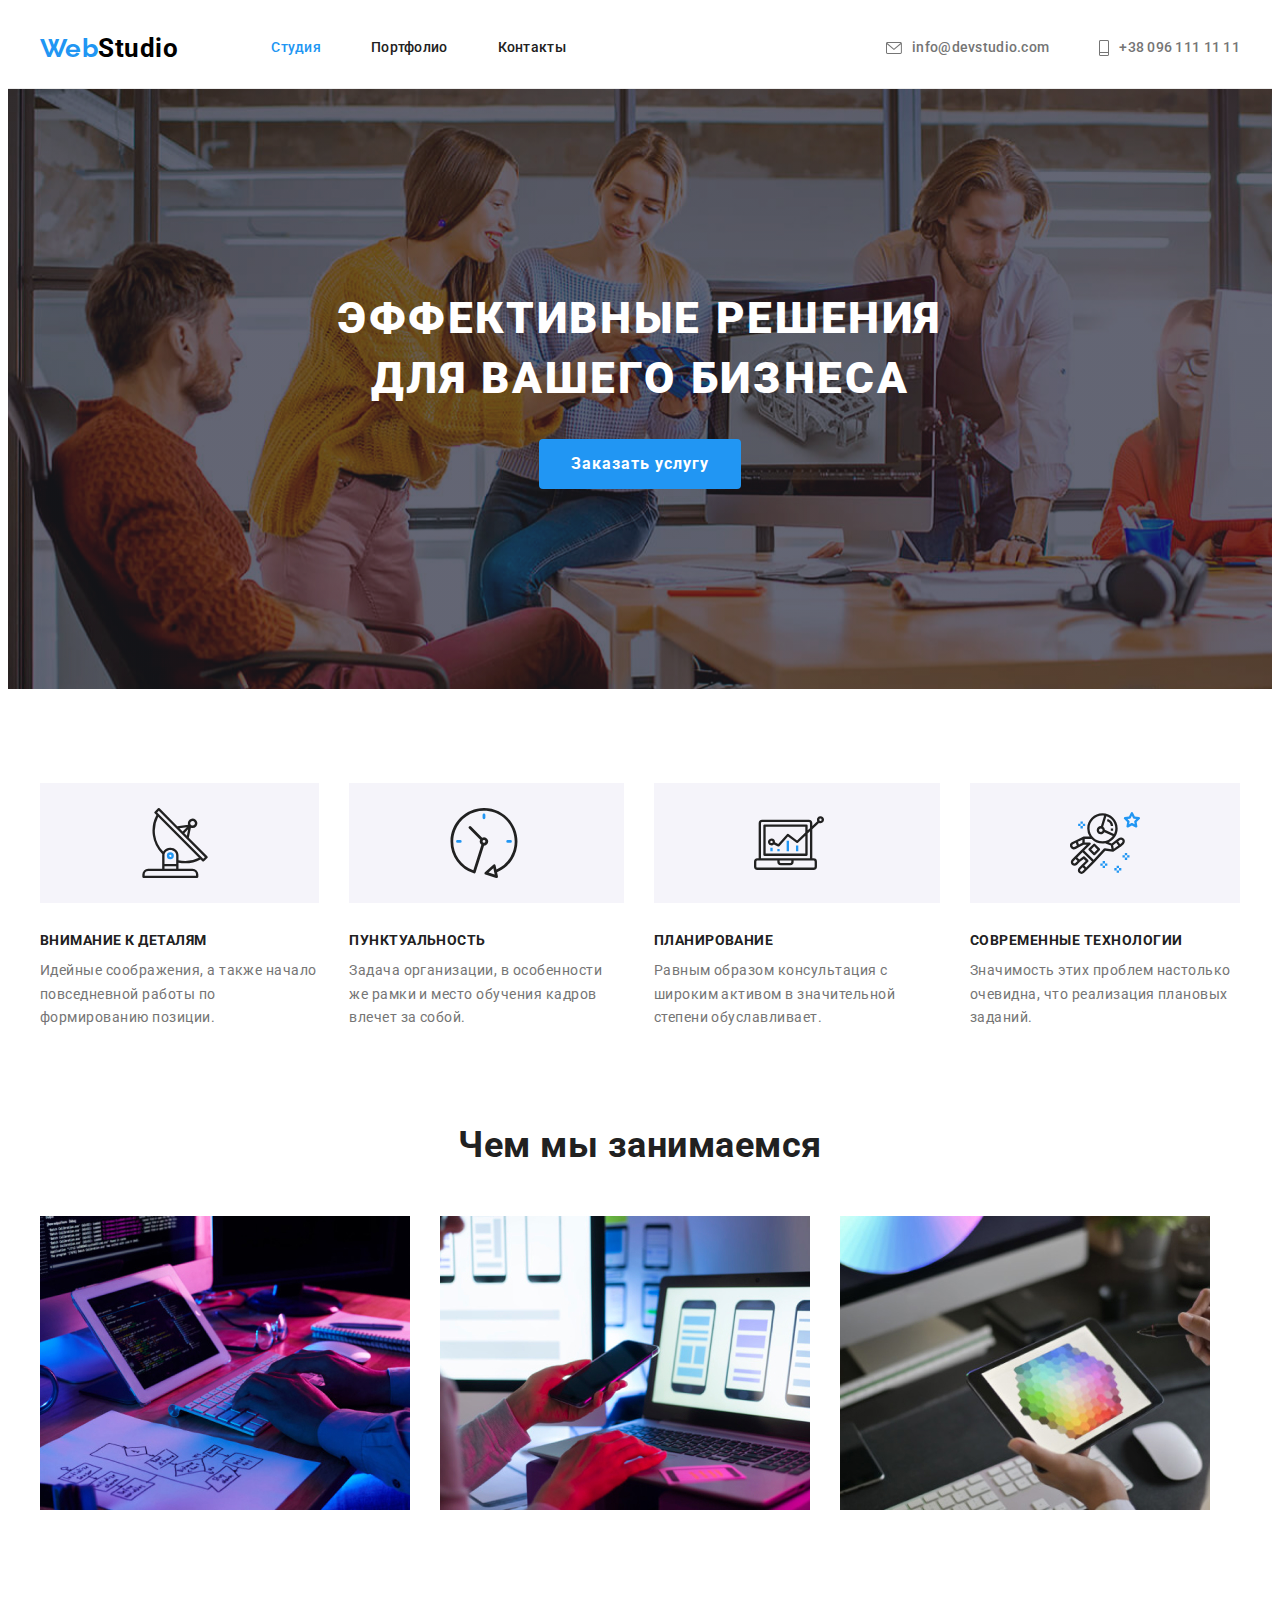
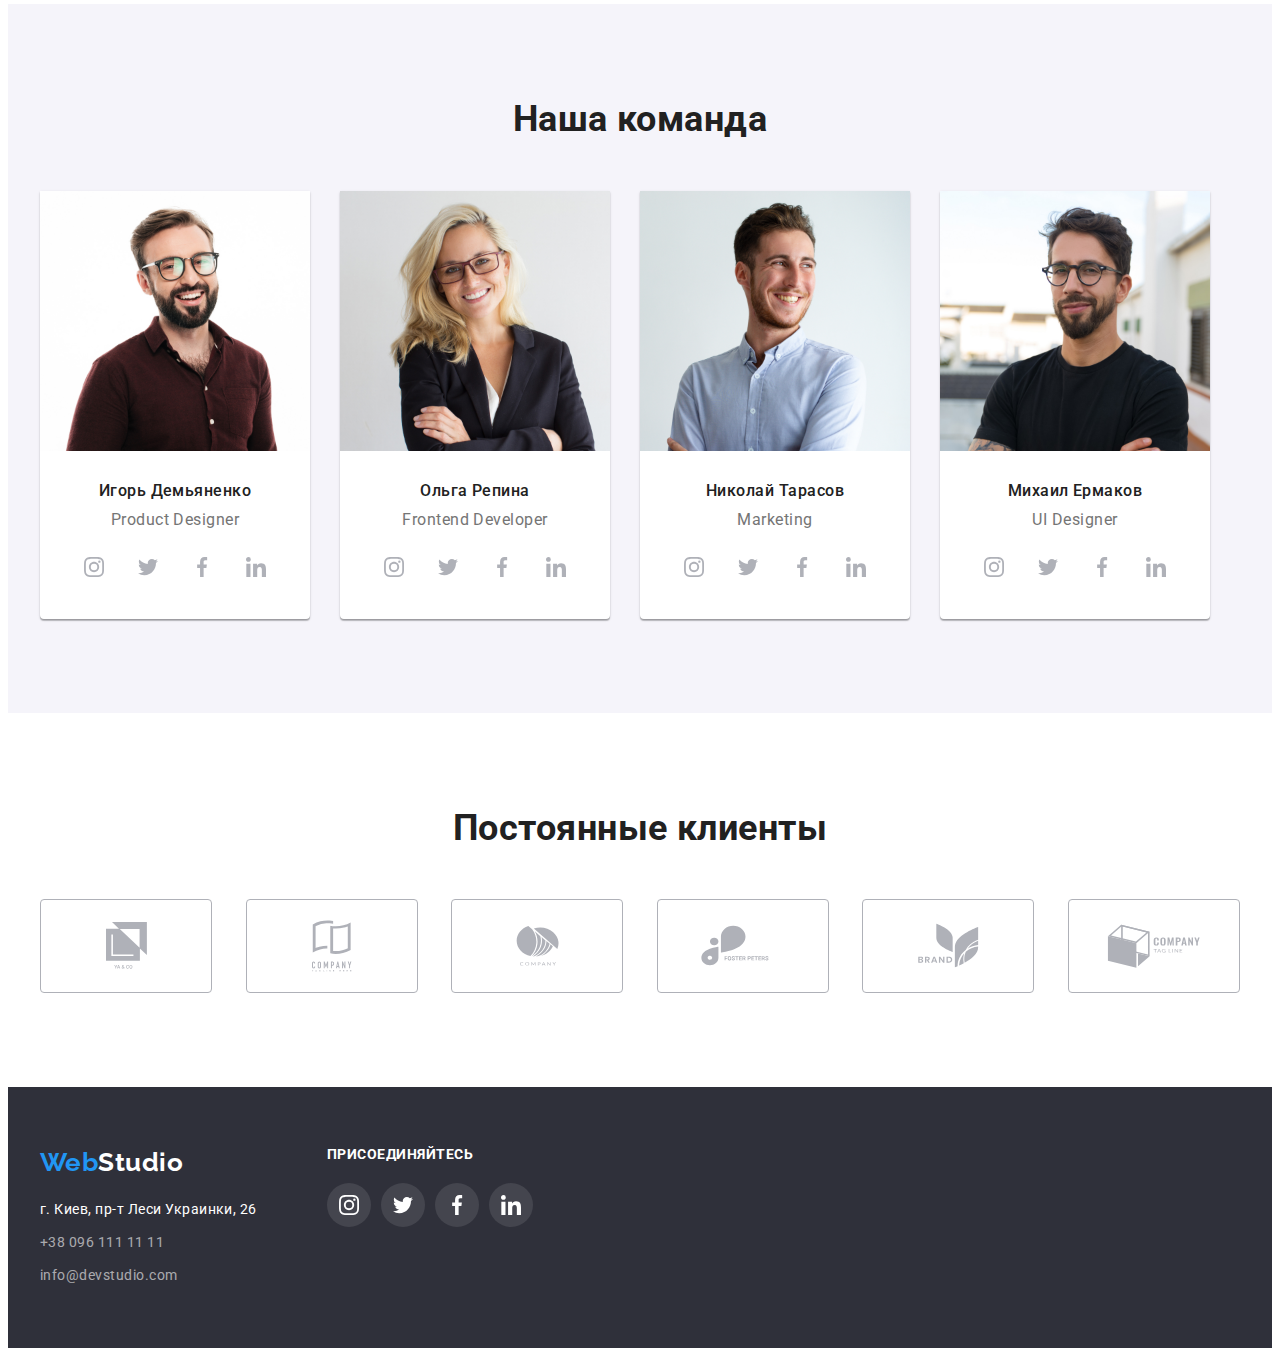
==== commit a7b999f6: "footer text" ====
--- a/index.html
+++ b/index.html
@@ -399,7 +399,7 @@
           </address>
         </div>
         <div class="footer-networks">
-          <h2 class="title-texst footer-entry">присоединяйтесь</h2>
+          <h2 class="footer-entry">присоединяйтесь</h2>
           <ul class="footer-list">
             <li class="footer-list">
               <a href="" class="footer-item">
--- a/css/styles.css
+++ b/css/styles.css
@@ -410,6 +410,10 @@
 .footer-entry {
   color: var(--footer-text-primary);
   margin-bottom: 20px;
+  font-weight: 700;
+  font-size: 14px;
+  line-height: 1.14;
+  text-transform: uppercase;
 }
 
 .footer-contact {
